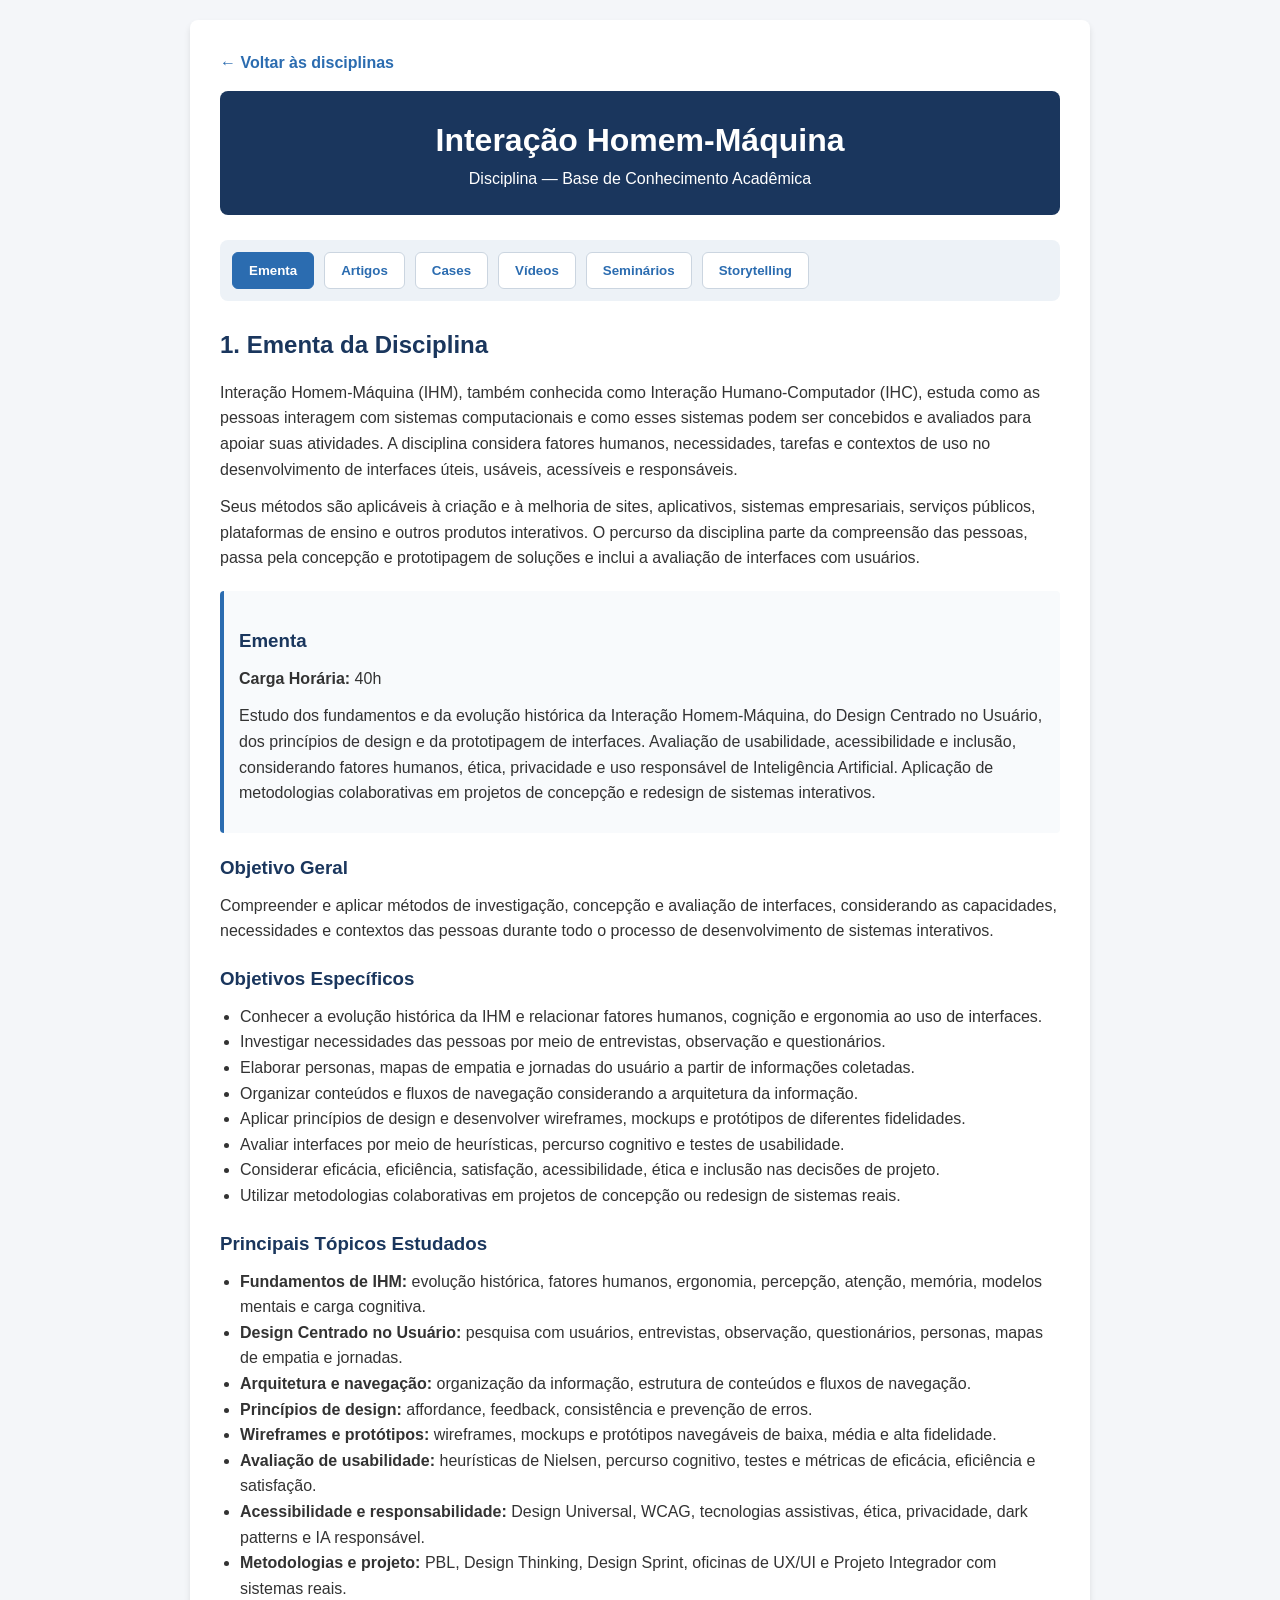
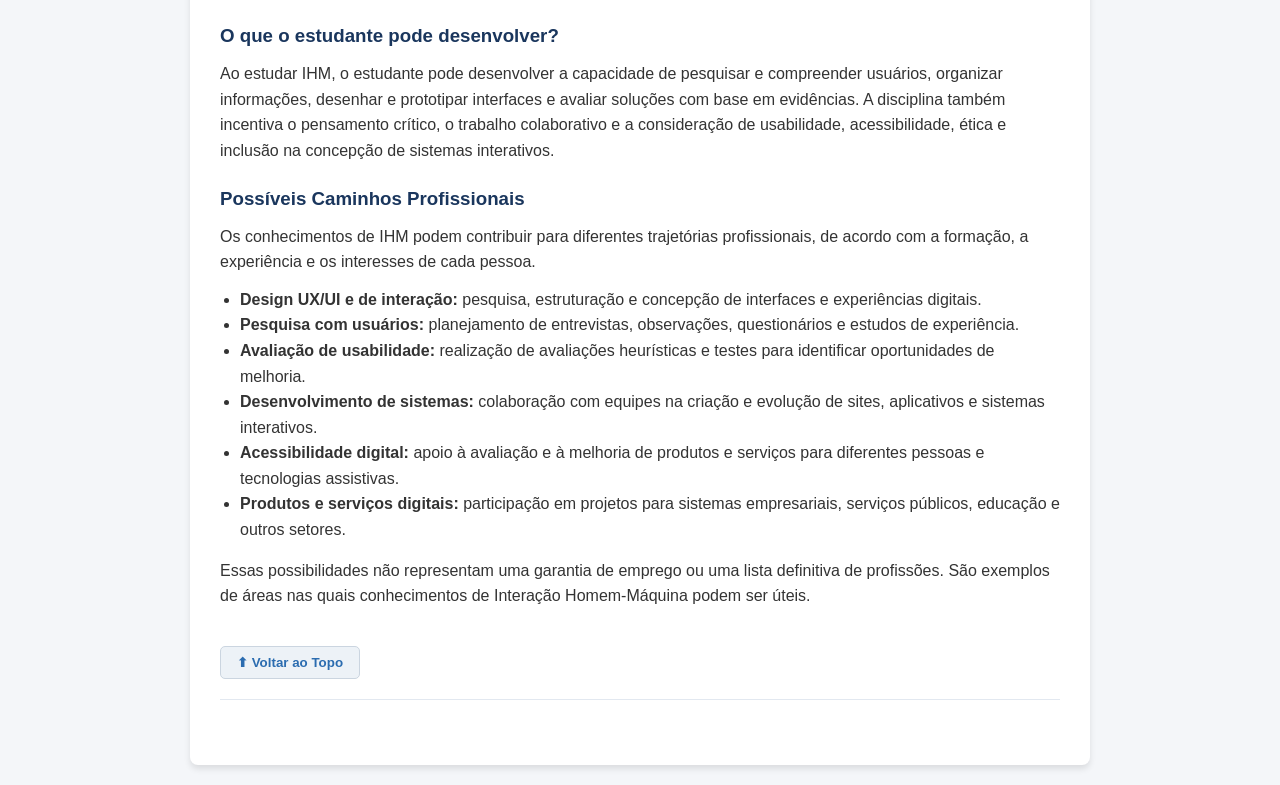
==== disciplinas/disciplina-ihm.html @ 8ffe19c5 "Adiciona página de disciplinas e seus assets" ====
<!DOCTYPE html>
<html lang="pt-BR">

<head>
  <meta charset="UTF-8">
  <meta name="viewport" content="width=device-width, initial-scale=1.0">
  <meta name="description"
    content="Material acadêmico da disciplina de Interação Homem-Máquina do curso de Sistemas de Informação.">
  <title>Interação Homem-Máquina | Base de Conhecimento</title>
  <!-- Troque <link rel="stylesheet" href="style.css"> por: -->
  <link rel="stylesheet" href="../css/estilos.css">
</head>

<body>
  <main class="conteudo" id="topo">
    <a href="https://guigasbr.github.io/Host_ISULPAR_ihm/" class="link-voltar">
      ← Voltar às disciplinas
    </a>

    <header class="cabecalho-disciplina">
      <h1>Interação Homem-Máquina</h1>
      <p>Disciplina — Base de Conhecimento Acadêmica</p>
    </header>

    <nav class="menu-abas" aria-label="Seções da disciplina">
      <button type="button" class="botao-aba ativo" aria-controls="ementa" aria-selected="true"
        onclick="abrirAba('ementa', this)">Ementa</button>
      <button type="button" class="botao-aba" aria-controls="artigos" aria-selected="false"
        onclick="abrirAba('artigos', this)">Artigos</button>
      <button type="button" class="botao-aba" aria-controls="cases" aria-selected="false"
        onclick="abrirAba('cases', this)">Cases</button>
      <button type="button" class="botao-aba" aria-controls="videos" aria-selected="false"
        onclick="abrirAba('videos', this)">Vídeos</button>
      <button type="button" class="botao-aba" aria-controls="seminarios" aria-selected="false"
        onclick="abrirAba('seminarios', this)">Seminários</button>
      <button type="button" class="botao-aba" aria-controls="storytelling" aria-selected="false"
        onclick="abrirAba('storytelling', this)">Storytelling</button>
    </nav>

    <section id="ementa" class="secao-aba ativa" aria-labelledby="titulo-ementa">
      <h2 id="titulo-ementa">1. Ementa da Disciplina</h2>
      <p>
        Interação Homem-Máquina (IHM), também conhecida como Interação Humano-Computador (IHC),
        estuda como as pessoas interagem com sistemas computacionais e como esses sistemas
        podem ser concebidos e avaliados para apoiar suas atividades. A disciplina considera
        fatores humanos, necessidades, tarefas e contextos de uso no desenvolvimento de
        interfaces úteis, usáveis, acessíveis e responsáveis.
      </p>
      <p>
        Seus métodos são aplicáveis à criação e à melhoria de sites, aplicativos, sistemas
        empresariais, serviços públicos, plataformas de ensino e outros produtos interativos.
        O percurso da disciplina parte da compreensão das pessoas, passa pela concepção e
        prototipagem de soluções e inclui a avaliação de interfaces com usuários.
      </p>

      <div class="caixa-destaque">
        <h3>Ementa</h3>
        <p><strong>Carga Horária:</strong> 40h</p>
        <p>
          Estudo dos fundamentos e da evolução histórica da Interação Homem-Máquina, do
          Design Centrado no Usuário, dos princípios de design e da prototipagem de interfaces.
          Avaliação de usabilidade, acessibilidade e inclusão, considerando fatores humanos,
          ética, privacidade e uso responsável de Inteligência Artificial. Aplicação de
          metodologias colaborativas em projetos de concepção e redesign de sistemas interativos.
        </p>
      </div>

      <h3>Objetivo Geral</h3>
      <p>
        Compreender e aplicar métodos de investigação, concepção e avaliação de interfaces,
        considerando as capacidades, necessidades e contextos das pessoas durante todo o
        processo de desenvolvimento de sistemas interativos.
      </p>

      <h3>Objetivos Específicos</h3>
      <ul class="lista-padrao">
        <li>Conhecer a evolução histórica da IHM e relacionar fatores humanos, cognição e ergonomia ao uso de
          interfaces.</li>
        <li>Investigar necessidades das pessoas por meio de entrevistas, observação e questionários.</li>
        <li>Elaborar personas, mapas de empatia e jornadas do usuário a partir de informações coletadas.</li>
        <li>Organizar conteúdos e fluxos de navegação considerando a arquitetura da informação.</li>
        <li>Aplicar princípios de design e desenvolver wireframes, mockups e protótipos de diferentes fidelidades.</li>
        <li>Avaliar interfaces por meio de heurísticas, percurso cognitivo e testes de usabilidade.</li>
        <li>Considerar eficácia, eficiência, satisfação, acessibilidade, ética e inclusão nas decisões de projeto.</li>
        <li>Utilizar metodologias colaborativas em projetos de concepção ou redesign de sistemas reais.</li>
      </ul>

      <h3>Principais Tópicos Estudados</h3>
      <ul class="lista-padrao">
        <li><strong>Fundamentos de IHM:</strong> evolução histórica, fatores humanos, ergonomia, percepção, atenção,
          memória, modelos mentais e carga cognitiva.</li>
        <li><strong>Design Centrado no Usuário:</strong> pesquisa com usuários, entrevistas, observação, questionários,
          personas, mapas de empatia e jornadas.</li>
        <li><strong>Arquitetura e navegação:</strong> organização da informação, estrutura de conteúdos e fluxos de
          navegação.</li>
        <li><strong>Princípios de design:</strong> affordance, feedback, consistência e prevenção de erros.</li>
        <li><strong>Wireframes e protótipos:</strong> wireframes, mockups e protótipos navegáveis de baixa, média e alta
          fidelidade.</li>
        <li><strong>Avaliação de usabilidade:</strong> heurísticas de Nielsen, percurso cognitivo, testes e métricas de
          eficácia, eficiência e satisfação.</li>
        <li><strong>Acessibilidade e responsabilidade:</strong> Design Universal, WCAG, tecnologias assistivas, ética,
          privacidade, dark patterns e IA responsável.</li>
        <li><strong>Metodologias e projeto:</strong> PBL, Design Thinking, Design Sprint, oficinas de UX/UI e Projeto
          Integrador com sistemas reais.</li>
      </ul>

      <h3>O que o estudante pode desenvolver?</h3>
      <p>
        Ao estudar IHM, o estudante pode desenvolver a capacidade de pesquisar e compreender
        usuários, organizar informações, desenhar e prototipar interfaces e avaliar soluções
        com base em evidências. A disciplina também incentiva o pensamento crítico, o trabalho
        colaborativo e a consideração de usabilidade, acessibilidade, ética e inclusão na
        concepção de sistemas interativos.
      </p>

      <h3>Possíveis Caminhos Profissionais</h3>
      <p>
        Os conhecimentos de IHM podem contribuir para diferentes trajetórias profissionais,
        de acordo com a formação, a experiência e os interesses de cada pessoa.
      </p>
      <ul class="lista-padrao">
        <li><strong>Design UX/UI e de interação:</strong> pesquisa, estruturação e concepção de interfaces e
          experiências digitais.</li>
        <li><strong>Pesquisa com usuários:</strong> planejamento de entrevistas, observações, questionários e estudos de
          experiência.</li>
        <li><strong>Avaliação de usabilidade:</strong> realização de avaliações heurísticas e testes para identificar
          oportunidades de melhoria.</li>
        <li><strong>Desenvolvimento de sistemas:</strong> colaboração com equipes na criação e evolução de sites,
          aplicativos e sistemas interativos.</li>
        <li><strong>Acessibilidade digital:</strong> apoio à avaliação e à melhoria de produtos e serviços para
          diferentes pessoas e tecnologias assistivas.</li>
        <li><strong>Produtos e serviços digitais:</strong> participação em projetos para sistemas empresariais, serviços
          públicos, educação e outros setores.</li>
      </ul>
      <p>
        Essas possibilidades não representam uma garantia de emprego ou uma lista definitiva
        de profissões. São exemplos de áreas nas quais conhecimentos de Interação
        Homem-Máquina podem ser úteis.
      </p>

      <button type="button" class="btn-topo" onclick="voltarAoTopo()">⬆ Voltar ao Topo</button>
    </section>

    <section id="artigos" class="secao-aba" aria-labelledby="titulo-artigos">
      <h2 id="titulo-artigos">2. Artigos Científicos e Marcos Históricos</h2>
      <p>
        Os marcos históricos e textos a seguir ajudam a compreender a evolução das interfaces
        e alguns princípios que orientam o projeto e a avaliação de sistemas interativos.
        Consulte as fontes originais para aprofundar a leitura.
      </p>

      <article class="caixa-destaque">
        <h3>Artigo 1: Direct Manipulation: A Step Beyond Programming Languages</h3>
        <p><strong>Autor:</strong> Ben Shneiderman</p>
        <p><strong>Publicação:</strong> 1983</p>
        <p><strong>Área:</strong> Interação Humano-Computador e projeto de interfaces</p>
        <p><strong>Conceito central:</strong> manipulação direta de objetos e ações representados na interface</p>

        <h4>Resumo</h4>
        <p>
          O artigo discute a manipulação direta como uma forma de interação em que as pessoas
          atuam sobre representações visíveis dos objetos e ações do sistema, em vez de depender
          somente de comandos expressos por uma linguagem de programação.
        </p>
        <p>
          O trabalho descreve propriedades associadas a esse estilo de interação, como a
          representação contínua dos objetos de interesse, ações incrementais e feedback
          observável durante a execução das tarefas.
        </p>

        <h4>Por que esse artigo é importante?</h4>
        <p>
          A discussão ajuda a relacionar feedback, visibilidade e controle às experiências de
          interação. Esses conceitos podem ser analisados em editores gráficos, mapas,
          interfaces de organização de arquivos e outros sistemas com objetos manipuláveis.
        </p>

        <h4>Pergunta para reflexão</h4>
        <p>Como uma interface pode tornar visíveis as ações disponíveis e os efeitos de cada ação? <a
            href="https://www.cs.umd.edu/~ben/papers/Shneiderman1983Direct.pdf" target="_blank"
            rel="noopener noreferrer">Acessar o artigo disponibilizado pelo autor</a>.</p>
      </article>

      <article class="caixa-destaque">
        <h3>Artigo 2: 10 Usability Heuristics for User Interface Design</h3>
        <p><strong>Autor:</strong> Jakob Nielsen</p>
        <p><strong>Tema:</strong> princípios gerais de usabilidade para interfaces</p>
        <p><strong>Fonte:</strong> Nielsen Norman Group</p>
        <p><strong>Aplicação:</strong> inspeção e avaliação heurística de interfaces</p>

        <h4>Resumo</h4>
        <p>
          As heurísticas de Nielsen são princípios gerais usados para inspecionar interfaces
          e identificar possíveis problemas de usabilidade. Entre elas estão visibilidade do
          estado do sistema, correspondência com o mundo real, controle do usuário,
          consistência e prevenção de erros.
        </p>
        <p>
          As heurísticas também tratam de reconhecimento em vez de memorização, flexibilidade,
          design minimalista, recuperação de erros e ajuda e documentação. São orientações
          para avaliação, não regras que substituem testes com usuários.
        </p>

        <h4>Por que esse artigo é importante?</h4>
        <p>
          As heurísticas oferecem uma linguagem comum para registrar problemas e discutir
          melhorias. Na avaliação heurística, avaliadores inspecionam uma interface e
          relacionam evidências de uso aos princípios relevantes.
        </p>

        <h4>Pergunta para reflexão</h4>
        <p>Que problemas podem ser encontrados por uma inspeção heurística e quais precisam ser investigados com
          usuários? <a href="https://www.nngroup.com/articles/ten-usability-heuristics/" target="_blank"
            rel="noopener noreferrer">Ler as heurísticas no Nielsen Norman Group</a>.</p>
      </article>

      <h3>Atividade de Leitura</h3>
      <p>Após consultar os textos, responda às questões e relacione os conceitos a uma interface conhecida.</p>
      <ol class="lista-padrao">
        <li>Como a manipulação direta pode ajudar uma pessoa a compreender as ações disponíveis em uma interface?</li>
        <li>Escolha uma heurística de Nielsen e descreva um exemplo de interface em que ela seja relevante.</li>
        <li>Que informações devem ser registradas para justificar um problema encontrado em uma avaliação heurística?
        </li>
        <li>Por que as conclusões de uma inspeção podem precisar ser complementadas por testes com usuários?</li>
      </ol>

      <button type="button" class="btn-topo" onclick="voltarAoTopo()">⬆ Voltar ao Topo</button>
    </section>

    <section id="cases" class="secao-aba" aria-labelledby="titulo-cases">
      <h2 id="titulo-cases">3. Case de Sucesso</h2>
      <p>
        O GOV.UK Design System é um exemplo público de sistema de design para serviços
        digitais. Sua documentação reúne estilos, componentes reutilizáveis e padrões para
        tarefas comuns. O case permite analisar como uma equipe pode recorrer a orientações
        compartilhadas ao projetar interfaces para serviços.
      </p>

      <div class="caixa-bloco">
        <h3>GOV.UK Design System e serviços digitais</h3>

        <h4>O problema inicial</h4>
        <p>
          Serviços digitais diferentes podem apresentar formulários, navegação e instruções
          de maneiras inconsistentes. Para quem usa mais de um serviço, essas diferenças podem
          dificultar o reconhecimento de padrões e a compreensão do que fazer.
        </p>
        <p>
          No estudo deste case, o desafio é investigar como orientações compartilhadas podem
          apoiar equipes que criam ou atualizam serviços, sem presumir resultados de
          usabilidade que não estejam documentados.
        </p>

        <h4>A solução tecnológica</h4>
        <p>
          O GOV.UK Design System disponibiliza diretrizes de estilos, componentes e padrões
          para tarefas recorrentes, acompanhados de documentação de uso.
        </p>
        <p>
          Componentes e padrões documentados podem servir de referência para estruturar
          interfaces e manter convenções consistentes entre serviços. A adequação de cada
          escolha ainda depende das necessidades e do contexto das pessoas usuárias.
        </p>

        <h4>Resultados observados</h4>
        <p>
          A documentação pública permite consultar exemplos de componentes, orientações de
          estilo e padrões de tarefas em um único sistema de referência.
        </p>
        <p>
          Esses materiais podem ser examinados para entender como elementos de interface são
          descritos e como equipes são orientadas a utilizá-los.
        </p>
        <p>
          Esta apresentação não atribui ao case métricas de impacto ou resultados de testes
          que não estejam informados nas fontes consultadas. Avaliações de eficácia devem
          recorrer a evidências apropriadas.
        </p>

        <h4>O que esse case ensina?</h4>
        <ul class="lista-padrao">
          <li>Documentação ajuda equipes a compreender como e quando utilizar componentes e padrões.</li>
          <li>Consistência pode ser planejada por meio de orientações compartilhadas.</li>
          <li>Componentes padronizados ainda precisam atender ao contexto e às necessidades das pessoas.</li>
          <li>Testes e avaliações são necessários para verificar se uma interface funciona bem para seus usuários.</li>
        </ul>

        <h4>Questão para discussão</h4>
        <p>Como uma equipe pode equilibrar consistência entre serviços e necessidades específicas das pessoas em cada
          contexto? <a href="https://design-system.service.gov.uk/" target="_blank" rel="noopener noreferrer">Explorar o
            GOV.UK Design System</a>.</p>
      </div>

      <button type="button" class="btn-topo" onclick="voltarAoTopo()">⬆ Voltar ao Topo</button>
    </section>

    <section id="videos" class="secao-aba" aria-labelledby="titulo-videos">
      <h2 id="titulo-videos">4. Vídeos Educativos</h2>
      <p>
        Os materiais abaixo, publicados pelo Nielsen Norman Group e pelo W3C WAI, apresentam
        recomendações de usabilidade e acessibilidade para interfaces digitais.
      </p>

      <div class="caixa-bloco">
        <h3>Vídeo 1: 6 Tips for Better Tabs</h3>
        <p><strong>Fonte:</strong> Nielsen Norman Group</p>
        <p><strong>Tema:</strong> projeto e apresentação de controles de abas</p>
        <p><a href="https://www.nngroup.com/videos/6-tips-for-better-tabs/" target="_blank"
            rel="noopener noreferrer">Assistir ao vídeo na página do Nielsen Norman Group</a></p>

        <h4>Resumo</h4>
        <p>
          O vídeo apresenta recomendações para controles de abas, incluindo indicação clara
          da aba selecionada, visibilidade, relação entre rótulos e conteúdo e quantidade
          adequada de opções.
        </p>
        <p>
          Ao assistir, observe como a organização das abas ajuda as pessoas a entender onde
          estão e qual conteúdo será apresentado ao selecionar uma opção.
        </p>
      </div>

      <div class="caixa-bloco">
        <h3>Vídeo 2: Web Accessibility Perspectives</h3>
        <p><strong>Fonte:</strong> W3C Web Accessibility Initiative (WAI)</p>
        <p><strong>Tema:</strong> exemplos de acessibilidade em experiências na Web</p>
        <p><a href="https://www.w3.org/WAI/perspective-videos/" target="_blank" rel="noopener noreferrer">Assistir à
            série de vídeos no W3C WAI</a></p>

        <h4>Resumo</h4>
        <p>
          A série apresenta perspectivas sobre navegação por teclado, contraste de cores,
          estrutura clara, leitores de tela, legendas, texto ajustável e outros aspectos da
          acessibilidade.
        </p>
        <p>
          Os vídeos relacionam recursos de acessibilidade às situações em que pessoas com
          diferentes habilidades utilizam serviços e conteúdos digitais.
        </p>

        <h4>Questão para reflexão</h4>
        <p>Que barreiras cada recurso apresentado pode reduzir, e como verificar se ele funciona para as pessoas que
          dependem dele?</p>
      </div>

      <h3>Atividade após os vídeos</h3>
      <ol class="lista-padrao">
        <li>Escolha um princípio ou recurso apresentado em um dos materiais.</li>
        <li>Identifique como ele aparece em uma interface que você utiliza.</li>
        <li>Descreva uma tarefa em que esse recurso pode ajudar ou causar dificuldade.</li>
        <li>Proponha como avaliar a experiência com pessoas e tecnologias assistivas relevantes.</li>
      </ol>

      <button type="button" class="btn-topo" onclick="voltarAoTopo()">⬆ Voltar ao Topo</button>
    </section>

    <section id="seminarios" class="secao-aba" aria-labelledby="titulo-seminarios">
      <h2 id="titulo-seminarios">5. Registro de Seminário</h2>

      <div class="caixa-bloco">
        <h3>Tema sugerido: Acessibilidade, ética e autonomia nas interfaces</h3>

        <h4>Contextualização</h4>
        <p>
          Interfaces digitais podem facilitar o acesso a informações e serviços, mas também
          criar barreiras quando não consideram diferentes habilidades, tecnologias e
          contextos de uso.
        </p>
        <p>
          Decisões sobre coleta de dados, consentimento e apresentação de escolhas afetam a
          autonomia e a privacidade. Padrões que pressionam ou induzem as pessoas a agir
          contra seus interesses são discutidos como dark patterns.
        </p>

        <h4>Objetivo do seminário</h4>
        <p>
          Discutir como Design Universal, diretrizes WCAG, tecnologias assistivas e princípios
          éticos podem orientar interfaces inclusivas, respeitosas com a privacidade e
          compatíveis com a autonomia das pessoas.
        </p>

        <h4>Roteiro da apresentação</h4>
        <ol class="lista-padrao">
          <li><strong>Introdução:</strong> apresentar o tema e explicar sua relação com IHM.</li>
          <li><strong>Acessibilidade:</strong> discutir Design Universal, WCAG e exemplos de tecnologias assistivas.
          </li>
          <li><strong>Ética e privacidade:</strong> analisar decisões de coleta, consentimento e uso de dados.</li>
          <li><strong>Dark patterns:</strong> identificar padrões que podem limitar a escolha ou induzir ações.</li>
          <li><strong>Inteligência Artificial:</strong> discutir transparência, controle e uso responsável de IA em
            interfaces.</li>
          <li><strong>Exemplos e debate:</strong> analisar interfaces com base em fontes e evidências identificáveis.
          </li>
          <li><strong>Conclusão:</strong> sintetizar princípios que podem orientar decisões de projeto.</li>
        </ol>

        <h4>Síntese das discussões</h4>
        <p>
          O registro desta seção deve ser preenchido após a realização do seminário. Inclua
          os argumentos apresentados, as fontes consultadas e os exemplos efetivamente
          discutidos pela turma.
        </p>
        <p>
          Ao registrar a síntese, relacione as propostas do seminário aos conceitos da
          disciplina e diferencie evidências consultadas de opiniões ou hipóteses.
        </p>

        <h4>Perguntas para debate</h4>
        <ul class="lista-padrao">
          <li>Como verificar se uma interface pode ser utilizada por pessoas com diferentes habilidades?</li>
          <li>Que informações devem ser oferecidas para que uma pessoa compreenda e controle o uso de seus dados?</li>
          <li>Como reconhecer quando uma escolha de design se torna um dark pattern?</li>
          <li>Que limites e mecanismos de controle são importantes ao incluir IA em uma interface?</li>
          <li>Como envolver pessoas afetadas nas decisões de acessibilidade e privacidade?</li>
        </ul>

        <h4>Conclusão do seminário</h4>
        <p>
          Após a apresentação, registre os principais aprendizados e as questões que
          permaneceram em aberto. Não atribua conclusões ou falas à turma antes da realização
          da atividade.
        </p>
      </div>

      <button type="button" class="btn-topo" onclick="voltarAoTopo()">⬆ Voltar ao Topo</button>
    </section>

    <section id="storytelling" class="secao-aba" aria-labelledby="titulo-storytelling">
      <h2 id="titulo-storytelling">6. Storytelling: Redesign de um Serviço Digital</h2>

      <div class="caixa-bloco">
        <h3>Contexto — uma tarefa importante</h3>
        <p>
          Imagine, como exemplo didático hipotético, uma equipe que recebe o desafio de
          melhorar a interface de um serviço público digital. Pessoas precisam encontrar
          informações e concluir uma solicitação, mas a equipe ainda não sabe quais etapas
          causam dificuldade nem quais recursos de acessibilidade são necessários.
        </p>
        <p>
          Antes de propor mudanças, a equipe precisa compreender quem utiliza o serviço, quais
          tarefas realiza e em que condições acessa a interface.
        </p>

        <h3>Conflito — projetar sem conhecer as necessidades</h3>
        <p>
          Uma solução desenhada somente a partir de suposições pode usar termos pouco claros,
          esconder informações importantes ou dificultar a navegação por teclado e tecnologias
          assistivas.
        </p>
        <p>
          A equipe deve investigar necessidades e obstáculos sem tratar uma única experiência
          como representativa de todas as pessoas.
        </p>

        <h3>Decisão — pesquisar e prototipar</h3>
        <p>
          A equipe planeja entrevistas e observações, organiza o que aprendeu em jornadas e
          estrutura a arquitetura da informação e os fluxos de navegação.
        </p>
        <p>
          Wireframes, mockups e protótipos navegáveis permitem explorar alternativas. A equipe
          considera affordance, feedback, consistência, prevenção de erros e acessibilidade
          antes de implementar a solução.
        </p>

        <h3>Resultado — avaliar antes de concluir</h3>
        <p>
          Em testes de usabilidade, participantes realizam tarefas representativas enquanto a
          equipe observa dificuldades, erros e dúvidas. Eficácia, eficiência e satisfação
          orientam a análise junto às observações qualitativas.
        </p>
        <p>
          Como este é um cenário hipotético, nenhum resultado de pesquisa é presumido. Uma
          equipe real precisaria registrar os achados, revisar o protótipo e testar novamente
          para verificar se as mudanças atenderam às necessidades identificadas.
        </p>

        <h3>Aprendizado</h3>
        <p>
          O processo ilustra como o Design Centrado no Usuário conecta investigação,
          concepção, prototipagem e avaliação. As decisões são revistas à medida que a equipe
          aprende sobre as pessoas e o contexto de uso.
        </p>
        <p>
          Acessibilidade, ética, privacidade e autonomia devem ser consideradas durante todo
          o projeto, e não apenas como verificações finais.
        </p>

        <h3>Questões para reflexão</h3>
        <ul class="lista-padrao">
          <li>Que métodos ajudariam a compreender as necessidades das pessoas que usam o serviço?</li>
          <li>Como a equipe incluiria pessoas com diferentes habilidades e tecnologias assistivas na avaliação?</li>
          <li>Que evidências seriam necessárias para afirmar que o redesign melhorou a experiência?</li>
          <li>Como evitar dark patterns e proteger privacidade e autonomia durante a interação?</li>
          <li>Que mudanças seriam priorizadas se os testes revelassem problemas diferentes entre participantes?</li>
        </ul>
      </div>

      <button type="button" class="btn-topo" onclick="voltarAoTopo()">⬆ Voltar ao Topo</button>
    </section>
  </main>

  <script>
    function abrirAba(idSecao, elementoBotao) {
      const secoes = document.querySelectorAll('.secao-aba');
      secoes.forEach(secao => secao.classList.remove('ativa'));

      const botoes = document.querySelectorAll('.botao-aba');
      botoes.forEach(botao => {
        botao.classList.remove('ativo');
        botao.setAttribute('aria-selected', 'false');
      });

      document.getElementById(idSecao).classList.add('ativa');
      elementoBotao.classList.add('ativo');
      elementoBotao.setAttribute('aria-selected', 'true');

      voltarAoTopo();
    }

    function voltarAoTopo() {
      window.scrollTo({ top: 0, behavior: 'smooth' });
    }
  </script>
</body>

</html>
---- css/estilos.css ----
/* Configurações Gerais e Tipografia baseadas no projeto original */
* {
  box-sizing: border-box;
  margin: 0;
  padding: 0;
}

body {
  font-family: 'Segoe UI', Tahoma, Geneva, Verdana, sans-serif;
  background-color: #f4f6f9;
  color: #333;
  line-height: 1.6;
  padding: 20px;
}

.container-principal {
  max-width: 1100px;
  margin: 0 auto;
}

/* Cabeçalhos */
header, .cabecalho-principal, .cabecalho-disciplina {
  text-align: center;
  margin-bottom: 25px;
  background-color: #1a365d;
  color: white;
  padding: 24px 20px;
  border-radius: 8px;
}

.cabecalho-disciplina {
  margin-top: 15px;
}

/* Sistema de Abas e Filtros (unificado da disciplina-9.html) */
.menu-abas {
  display: flex;
  gap: 10px;
  flex-wrap: wrap;
  margin: 20px 0 25px;
  background: #edf2f7;
  padding: 12px;
  border-radius: 8px;
}

.menu-abas.centralizado {
  justify-content: center;
}

.botao-aba {
  padding: 10px 16px;
  background: white;
  border: 1px solid #cbd5e0;
  border-radius: 6px;
  cursor: pointer;
  font-weight: bold;
  color: #2b6cb0;
  transition: all 0.2s;
}

.botao-aba:hover {
  background-color: #e2e8f0;
}

.botao-aba.ativo {
  background: #2b6cb0;
  color: white;
  border-color: #2b6cb0;
}

/* Layout em CSS Grid para a Página Inicial (3 Colunas) */
#grade {
  display: grid;
  grid-template-columns: repeat(3, 1fr);
  gap: 20px;
  margin-bottom: 40px;
}

/* Estilo dos Cartões das Disciplinas */
.cartao {
  background: white;
  border-radius: 8px;
  padding: 25px;
  box-shadow: 0 4px 6px rgba(0, 0, 0, 0.1);
  text-align: center;
  display: flex;
  flex-direction: column;
  justify-content: space-between;
  transition: transform 0.2s, box-shadow 0.2s;
  border-top: 4px solid #2b6cb0;
}

.cartao:hover {
  transform: translateY(-5px);
  box-shadow: 0 6px 12px rgba(0, 0, 0, 0.15);
}

/* Variação visual para cartões com Espaço Reservado */
.cartao.cartao-reservado {
  border-top-color: #a0aec0;
  background-color: #fcfdfe;
}

.cartao-topo {
  margin-bottom: 12px;
}

.badge {
  display: inline-block;
  font-size: 0.78rem;
  font-weight: bold;
  padding: 4px 10px;
  border-radius: 20px;
  text-transform: uppercase;
}

.badge-ativo {
  background-color: #ebf8ff;
  color: #2b6cb0;
  border: 1px solid #bee3f8;
}

.badge-reservado {
  background-color: #edf2f7;
  color: #4a5568;
  border: 1px solid #cbd5e0;
}

.cartao h3 {
  margin-bottom: 8px;
  color: #2b6cb0;
}

.cartao-equipe {
  font-size: 0.9rem;
  color: #64748b;
  margin-bottom: 20px;
}

/* Botões dos Cartões */
.btn-primario {
  display: inline-block;
  width: 100%;
  padding: 10px 18px;
  background-color: #2b6cb0;
  color: white;
  text-decoration: none;
  border-radius: 5px;
  font-weight: bold;
  transition: background-color 0.2s;
}

.btn-primario:hover {
  background-color: #2c5282;
}

.btn-desabilitado {
  display: inline-block;
  width: 100%;
  padding: 10px 18px;
  background-color: #edf2f7;
  color: #718096;
  border-radius: 5px;
  font-weight: 600;
  font-size: 0.9rem;
  border: 1px dashed #cbd5e0;
  cursor: not-allowed;
}

/* Secção de Código e Instruções para os Alunos */
.painel-instrucoes {
  background: white;
  padding: 30px;
  border-radius: 8px;
  box-shadow: 0 4px 6px rgba(0, 0, 0, 0.1);
  border-left: 5px solid #1a365d;
  margin-bottom: 30px;
}

.painel-cabecalho {
  display: flex;
  justify-content: space-between;
  align-items: center;
  flex-wrap: wrap;
  gap: 15px;
  margin-bottom: 15px;
}

.painel-cabecalho h2 {
  color: #1a365d;
  font-size: 1.35rem;
}

.btn-secundario {
  display: inline-block;
  padding: 8px 16px;
  background-color: #1a365d;
  color: white;
  text-decoration: none;
  border-radius: 5px;
  font-weight: bold;
  font-size: 0.9rem;
}

.btn-secundario:hover {
  background-color: #2b6cb0;
}

.bloco-codigo-wrapper {
  margin-top: 15px;
  background: #1a202c;
  color: #e2e8f0;
  padding: 18px;
  border-radius: 6px;
  display: flex;
  justify-content: space-between;
  align-items: flex-start;
  gap: 15px;
  overflow-x: auto;
}

.bloco-codigo-wrapper pre {
  font-family: Consolas, Monaco, 'Andale Mono', monospace;
  font-size: 0.9rem;
}

/* Estilos para Páginas Internas das Disciplinas */
.conteudo {
  max-width: 900px;
  margin: 0 auto;
  background: white;
  padding: 30px;
  border-radius: 8px;
  box-shadow: 0 4px 6px rgba(0, 0, 0, 0.1);
}

.link-voltar {
  text-decoration: none;
  font-weight: bold;
  color: #2b6cb0;
}

.link-voltar:hover {
  text-decoration: underline;
}

.secao-aba {
  display: none;
  margin-bottom: 35px;
  padding-bottom: 20px;
  border-bottom: 1px solid #e2e8f0;
}

.secao-aba.ativa {
  display: block;
}

.secao-aba h2 {
  color: #1a365d;
  margin-bottom: 15px;
}

.secao-aba h3 {
  margin-top: 20px;
  margin-bottom: 10px;
  color: #1a365d;
}

.secao-aba h4 {
  margin-top: 15px;
  margin-bottom: 8px;
  color: #2b6cb0;
}

.secao-aba p {
  margin-bottom: 12px;
}

.lista-padrao {
  margin-left: 20px;
  margin-top: 10px;
  margin-bottom: 15px;
}

.caixa-destaque {
  background: #f8fafc;
  padding: 15px;
  border-left: 4px solid #2b6cb0;
  border-radius: 4px;
  margin: 20px 0;
}

.caixa-bloco {
  background: #f8fafc;
  padding: 15px;
  border-radius: 6px;
  margin-bottom: 20px;
}

.btn-topo {
  display: inline-block;
  margin-top: 25px;
  padding: 8px 16px;
  background-color: #edf2f7;
  color: #2b6cb0;
  text-decoration: none;
  font-weight: bold;
  border-radius: 5px;
  border: 1px solid #cbd5e0;
  cursor: pointer;
}

.btn-topo:hover {
  background-color: #cbd5e0;
}

.rodape {
  text-align: center;
  color: #64748b;
  font-size: 0.9rem;
  margin-top: 20px;
}

/* Responsividade para Tablets e Telemóveis */
@media (max-width: 900px) {
  #grade {
    grid-template-columns: repeat(2, 1fr);
  }
}

@media (max-width: 600px) {
  #grade {
    grid-template-columns: 1fr;
  }
  .bloco-codigo-wrapper {
    flex-direction: column;
  }
}
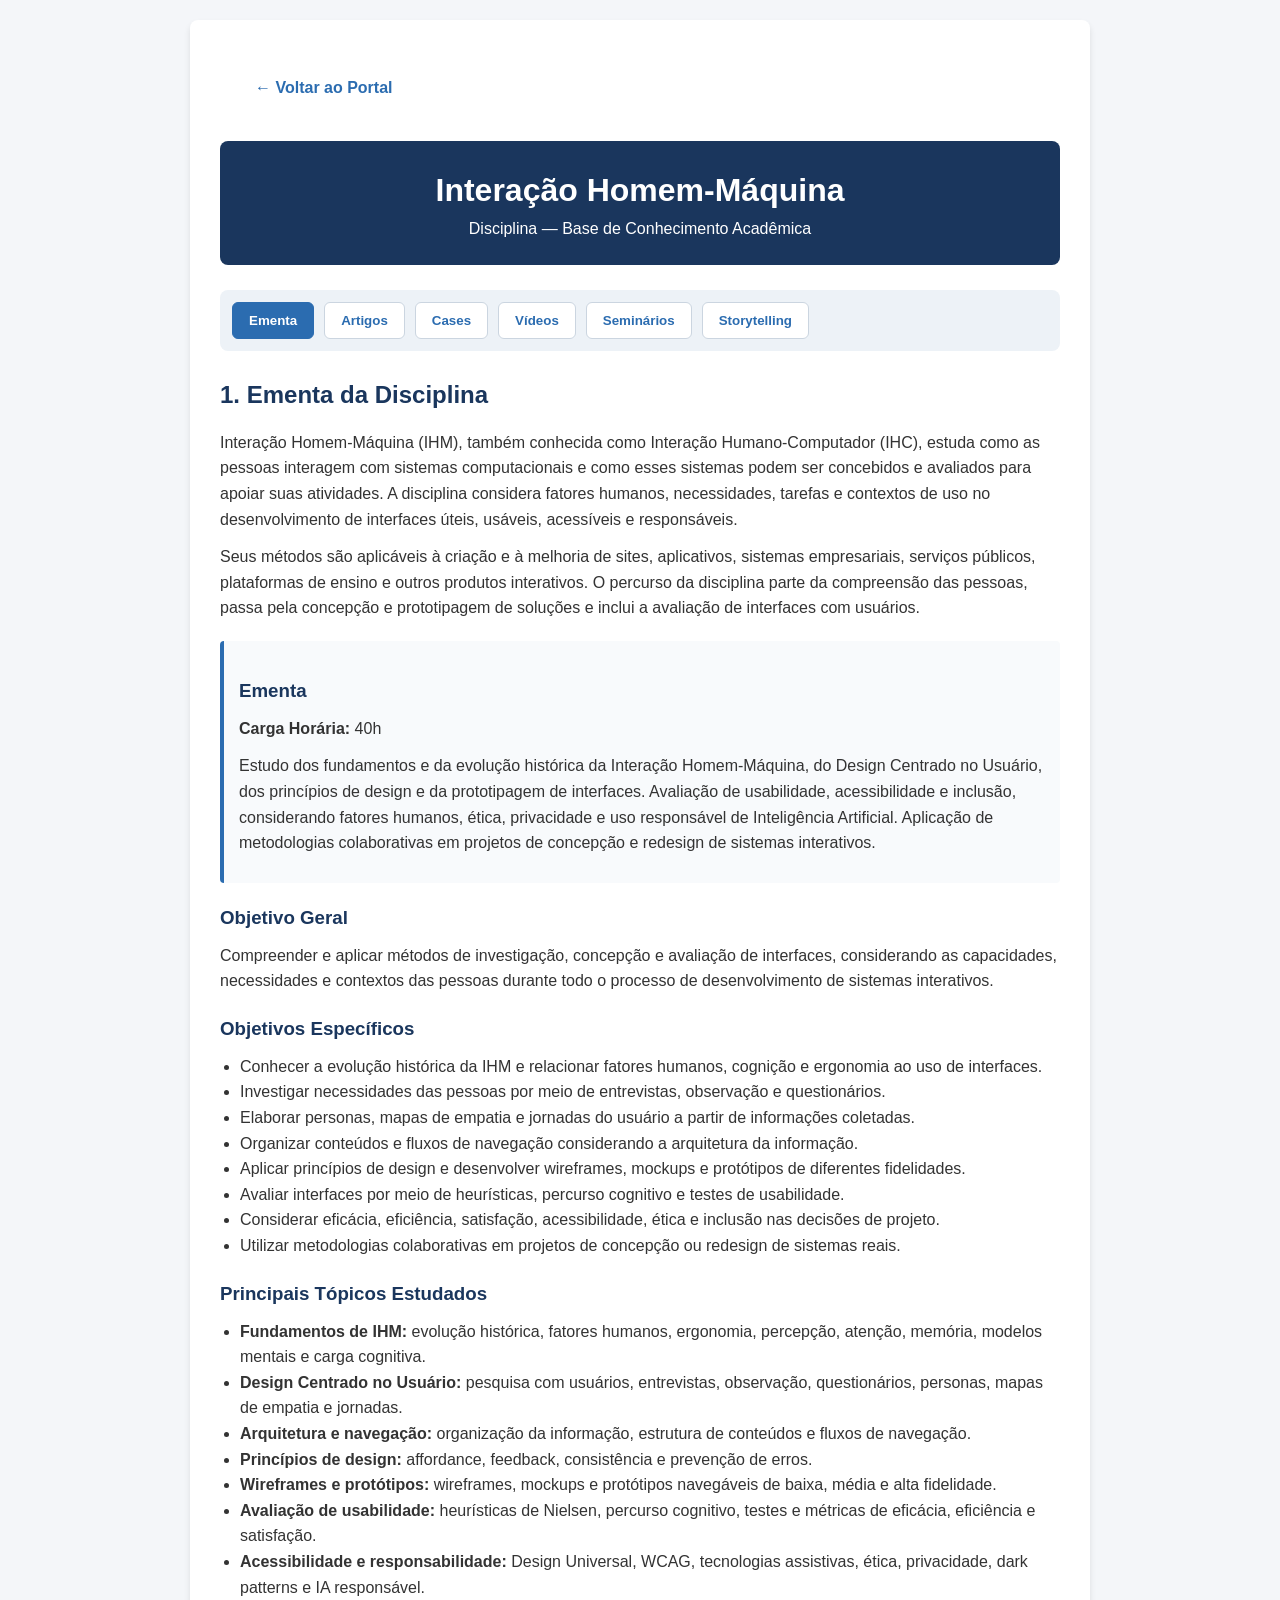
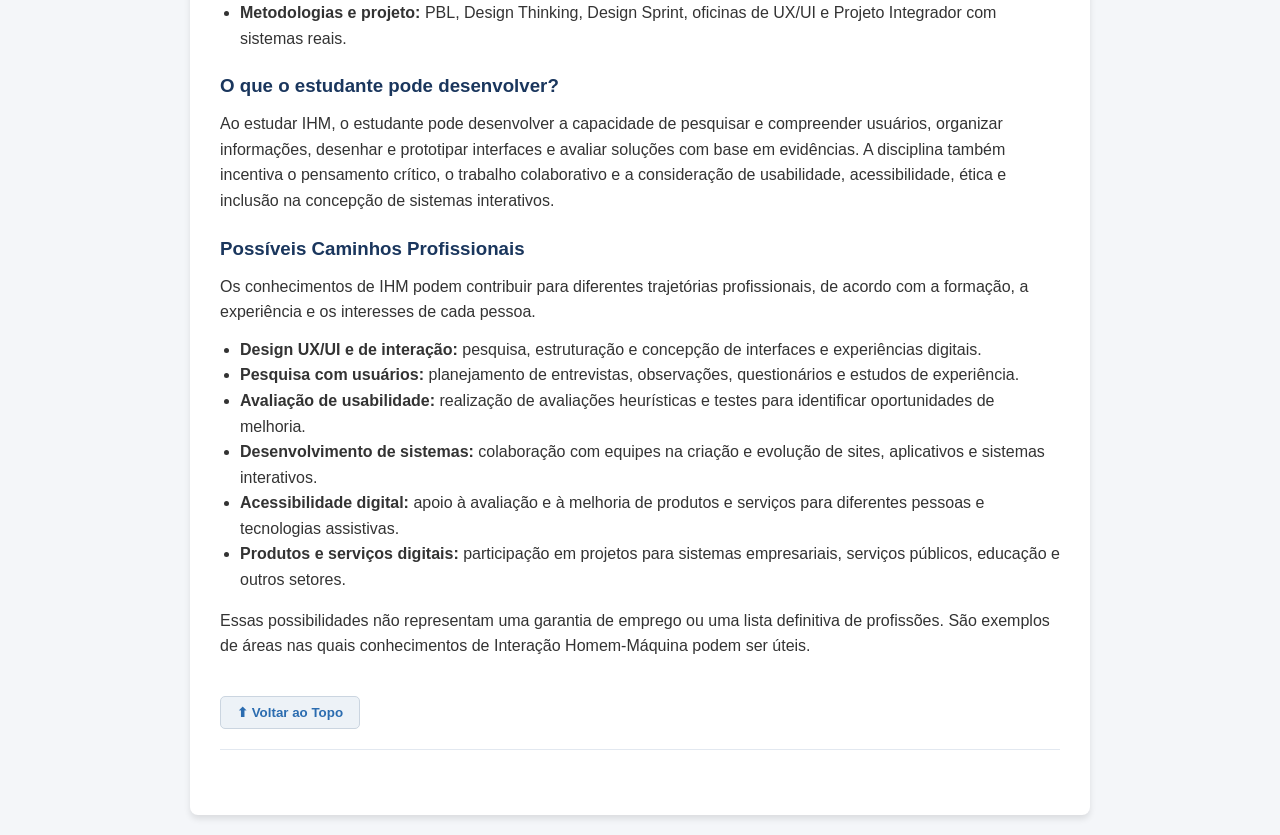
==== commit 4398b138: "Correção de tudo (quase tudo)" ====
--- a/disciplinas/disciplina-ihm.html
+++ b/disciplinas/disciplina-ihm.html
@@ -13,9 +13,9 @@
 
 <body>
   <main class="conteudo" id="topo">
-    <a href="https://guigasbr.github.io/Host_ISULPAR_ihm/" class="link-voltar">
-      ← Voltar às disciplinas
-    </a>
+    <a href="../index.html" class="link-voltar"
+      style="display:inline-block; padding: 10px 15px; margin: 15px 20px; font-weight: bold; background-color: rgba(255,255,255,0.1); border-radius: 5px; text-decoration: none;">←
+      Voltar ao Portal</a>
 
     <header class="cabecalho-disciplina">
       <h1>Interação Homem-Máquina</h1>
